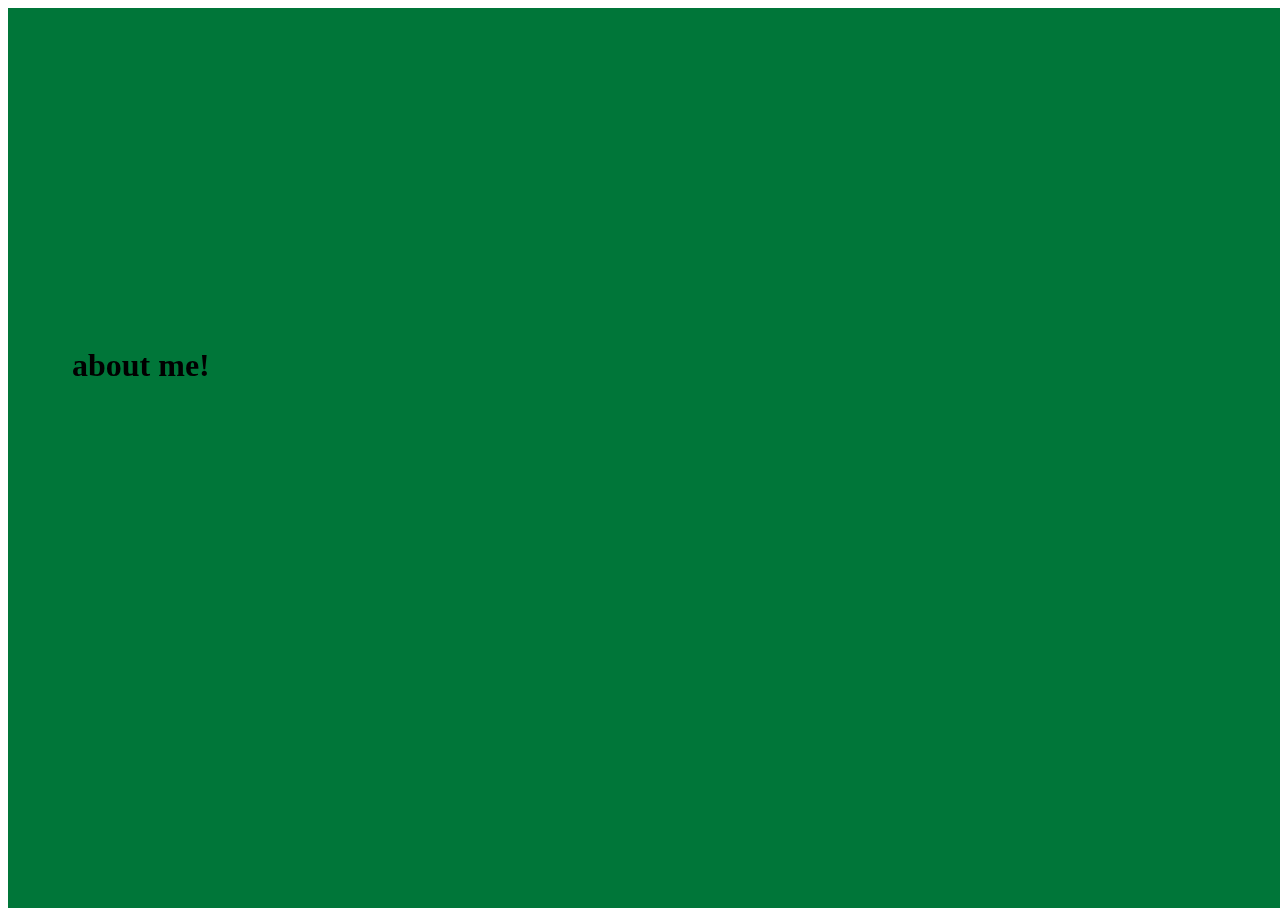
==== me/index.html @ 3ebadd2e "adding page animations" ====
<!DOCTYPE html>
<html lang="en">
  <head>
    <meta charset="utf-8">
    <meta http-equiv="X-UA-Compatible" content="IE=edge">
    <meta name="viewport" content="width=device-width, initial-scale=1">
    <!-- The above 3 meta tags *must* come first in the head; any other head content must come *after* these tags -->
    <meta name="description" content="">
    <meta name="author" content="">

    <title>huey: about</title>
    <link rel="shortcut icon" href="../pics/yellowicon.ico">

    <!-- Bootstrap core CSS -->
    <link href="../css/bootstrap.min.css" rel="stylesheet">
    <!-- Custom styles for this template -->
    <link href="../cover.css" rel="stylesheet">
    <link href="https://fonts.googleapis.com/css?family=Roboto+Mono|Roboto:thin,thinitalic" rel="stylesheet">

  </head>
  <canvas style="position:absolute;"></canvas>
  <body>

    <div class="site-wrapper">

      <div class="site-wrapper-inner">

        <div class="cover-container">content

          <div class="masthead clearfix">
            <div class="inner">
              <h3 class="masthead-brand"><a href="../index.html">hUEY</a></h3>
              <nav>
                <ul class="nav masthead-nav">
                  <li> <a href="../projects/index.html">projects</a> </li>
                  <li> <a href="../art/index.html">art</a> </li>
                  <li class="active"> <a href="index.html">me!</a> </li>
                </ul>
              </nav>
            </div>
          </div>

          <div class="inner cover  verticalcenter">
              <div class="col-md-4">
		<span id = "top" class ="green dot"></span>
                <h1 class="cover-heading" style="margin-left: 2em;position: fixed; bottom: 55vh;">about me!</h1>
              </div>



              <div class="col-md-8" style="height: 0vh" align="right">
		    <p class="aboutSmall"> currently studying math & cs at pomona college, </p>
                    <h3 class="aboutBig"> i am interested</h3>
		    <p class="aboutSmall"> in design, machine learning, coding, and film. </p>
		    <h3 class="aboutBig"> check out my </h3>
		    <p class="aboutSmall"> <a href="https://www.soundcloud.com/hueywastaken">soundcloud</a>, resumé, <a href="https://www.instagram.com/hueywastaken">instagram</a>, or <a href="https://www.facebook.com/hueey1">facebook!</a></p> 
		    </p>
                    <div class="content">
                    </div>
                    <br><br><br><br><br>
	


                    

                    <div style="padding-bottom: 5cm"></div>

              </div>
            
          </div>

                

         

          <div class="mastfoot">
            <div class="inner">
              <p>Get in touch! <a href="mailto:hssa2016@pomona.edu"><em>Email</em></a>, <a href="https://www.linkedin.com/"><em>LinkedIn</em></a>, <a href="https://github.com/itshuey"><em>GitHub</em></a>. </p>
            </div>
          </div>

        </div>

      </div>

    </div>

    <!-- Bootstrap core JavaScript
    ================================================== -->
    <!-- Placed at the end of the document so the pages load faster -->
    <script src="https://ajax.googleapis.com/ajax/libs/jquery/1.12.4/jquery.min.js"></script>
    <script src="main.js"></script>
    <script>window.jQuery || document.write('<script src="../../assets/js/vendor/jquery.min.js"><\/script>')</script>
    <script src="../js/bootstrap.min.js"></script>
  </body>
</html>
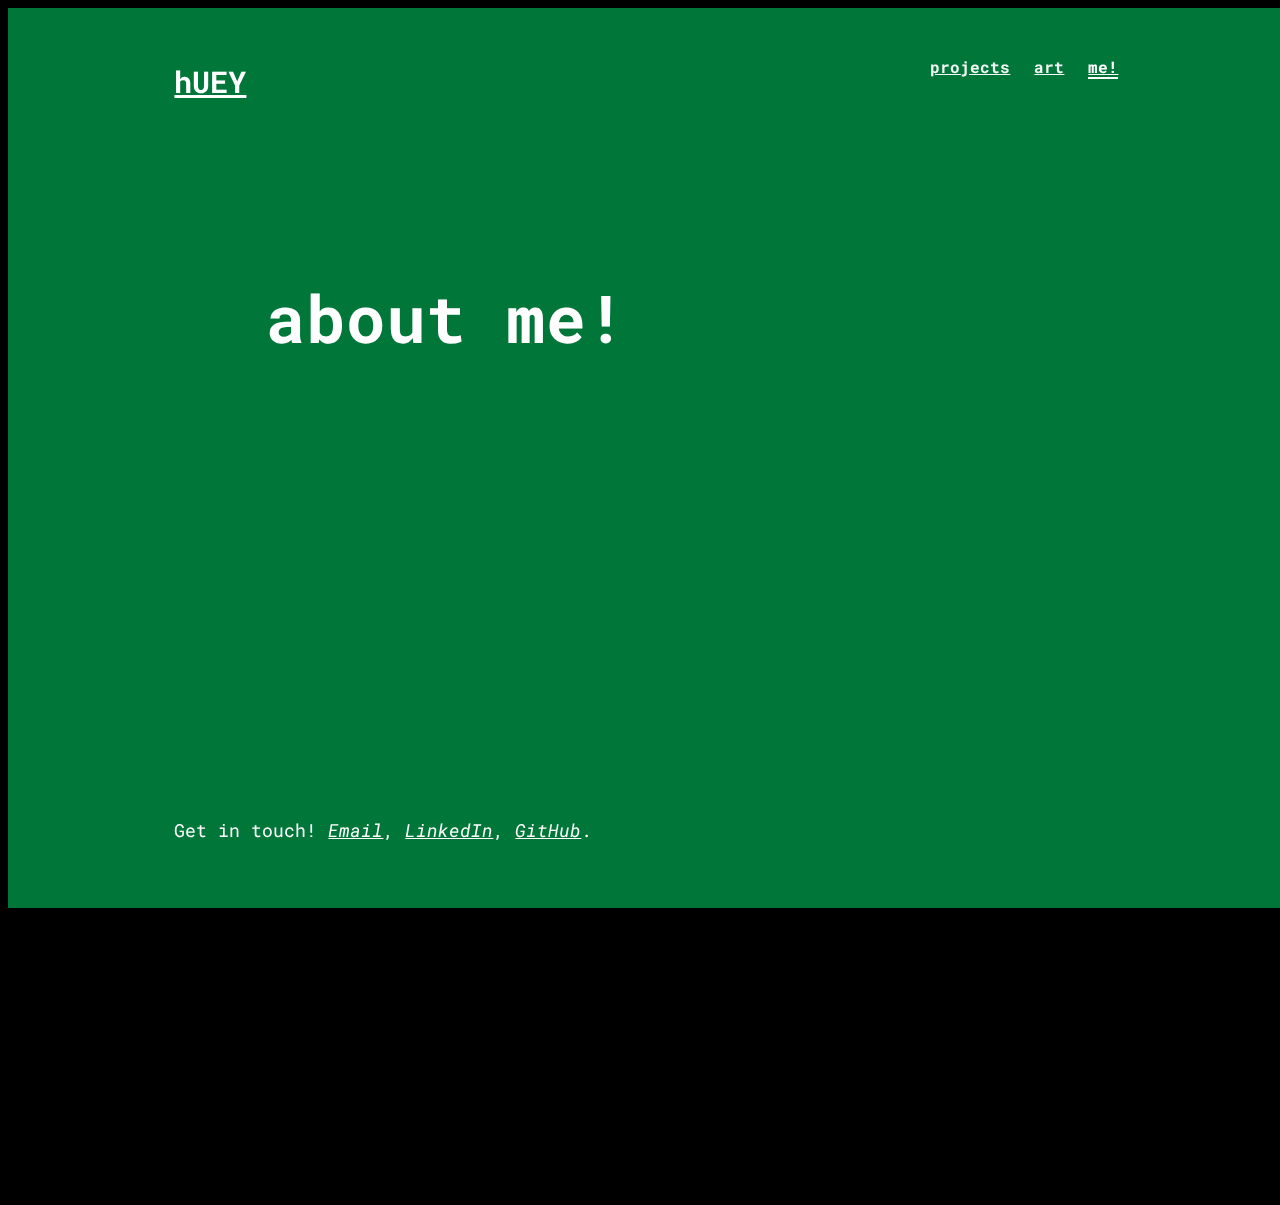
==== commit 219ace80: "General formatting update for all index.html files" ====
--- a/me/index.html
+++ b/me/index.html
@@ -4,21 +4,26 @@
     <meta charset="utf-8">
     <meta http-equiv="X-UA-Compatible" content="IE=edge">
     <meta name="viewport" content="width=device-width, initial-scale=1">
-    <!-- The above 3 meta tags *must* come first in the head; any other head content must come *after* these tags -->
-    <meta name="description" content="">
-    <meta name="author" content="">
+    <!-- Do not edit above tags! -->
+
+    <meta name="description" content="Short & Sweet About Me">
+    <meta name="author" content="Huey Sun">
 
     <title>huey: about</title>
     <link rel="shortcut icon" href="../pics/yellowicon.ico">
 
-    <!-- Bootstrap core CSS -->
+    <!-- Bootstrap -->
     <link href="../css/bootstrap.min.css" rel="stylesheet">
-    <!-- Custom styles for this template -->
-    <link href="../cover.css" rel="stylesheet">
+
+    <!-- My style sheet!! -->
+    <link href="../style.css" rel="stylesheet">
+
+    <!-- Google Fonts -->
     <link href="https://fonts.googleapis.com/css?family=Roboto+Mono|Roboto:thin,thinitalic" rel="stylesheet">
+  </head>
 
-  </head>
   <canvas style="position:absolute;"></canvas>
+
   <body>
 
     <div class="site-wrapper">
@@ -40,12 +45,13 @@
             </div>
           </div>
 
+
+
           <div class="inner cover  verticalcenter">
               <div class="col-md-4">
 		<span id = "top" class ="green dot"></span>
                 <h1 class="cover-heading" style="margin-left: 2em;position: fixed; bottom: 55vh;">about me!</h1>
               </div>
-
 
 
               <div class="col-md-8" style="height: 0vh" align="right">
@@ -58,9 +64,6 @@
                     <div class="content">
                     </div>
                     <br><br><br><br><br>
-	
-
-
                     
 
                     <div style="padding-bottom: 5cm"></div>
@@ -71,12 +74,13 @@
 
                 
 
-         
-
           <div class="mastfoot">
             <div class="inner">
+
               <p>Get in touch! <a href="mailto:hssa2016@pomona.edu"><em>Email</em></a>, <a href="https://www.linkedin.com/"><em>LinkedIn</em></a>, <a href="https://github.com/itshuey"><em>GitHub</em></a>. </p>
+
             </div>
+
           </div>
 
         </div>
@@ -85,12 +89,14 @@
 
     </div>
 
-    <!-- Bootstrap core JavaScript
+
+    <!-- Bootstrap core JavaScript + my Animations
     ================================================== -->
     <!-- Placed at the end of the document so the pages load faster -->
+    <script src="main.js"></script>
     <script src="https://ajax.googleapis.com/ajax/libs/jquery/1.12.4/jquery.min.js"></script>
-    <script src="main.js"></script>
     <script>window.jQuery || document.write('<script src="../../assets/js/vendor/jquery.min.js"><\/script>')</script>
     <script src="../js/bootstrap.min.js"></script>
+
   </body>
 </html>
--- a/style.css
+++ b/style.css
@@ -0,0 +1,261 @@
+/*------------------------------------------------
+* Modified from BootStrap's 'cover' example by @mdo (https://twitter.com/mdo)
+* hUEY 08/2018
+---------------------------------------------------- */
+
+
+/*
+ * Globals
+ */
+
+/* Links */
+a,
+a:focus,
+a:hover {
+  color: #fff;
+}
+
+/* Custom default button */
+.btn-default,
+.btn-default:hover,
+.btn-default:focus {
+  color: #333;
+  text-shadow: none; /* Prevent inheritance from `body` */
+  background-color: #000;
+  border: 1px solid #000;
+}
+
+/*
+ * Base structure
+ */
+
+html,
+body {
+  height: 100%;
+  background-color: #000;
+}
+body {
+  color: #000;
+  text-align: left;
+  /* commented out shadows
+  text-shadow: 0 1px 3px rgba(0,0,0,.5);
+  */
+}
+
+/* Extra markup and styles for table-esque vertical and horizontal centering */
+.site-wrapper {
+  display: table;
+  width: 100%;
+  height: 100%; /* For at least Firefox */
+  min-height: 100%;
+}
+.site-wrapper-inner {
+  display: table-cell;
+  vertical-align: top;
+}
+.cover-container {
+  margin-right: auto;
+  margin-left: auto;
+}
+
+/* Padding for spacing */
+.inner {
+  padding: 40px;
+}
+
+.verticalcenter{
+  min-height: 100%;  /* Fallback for browsers do NOT support vh unit */
+  min-height: 80vh; /* These two lines are counted as one :-) */
+  display: flex;
+  align-items: center;
+}
+
+.babydot {
+  height: 48px;
+  width: 48px;
+  border-radius: 50%;
+  display: inline-block;
+}
+
+.dot {
+  height: 300px;
+  width: 300px;
+  border-radius: 50%;
+  display: inline-block;
+}
+
+.red {
+  background-color: #fc2c28;
+}
+
+.yellow {
+  background-color: #fbba00;
+}
+
+.brown {
+  background-color: #5f4b39;
+}
+
+.green {
+  background-color: #007639;
+}
+
+.aboutSmall{
+  font-size: 14px;
+}
+.aboutBig {
+  font-size: 66px;
+}
+
+
+h1 {
+    font-family: 'Roboto Mono', monospace;
+    font-size:66px;
+    color:#fff;
+}
+
+h2, h3, h4, h5, h6, p {
+    font-family: 'Roboto Mono', monospace;
+    font-size:18px;
+    color:#fff;
+}
+
+h3 {
+    font-size:30px;
+    line-height: 0.8;
+}
+
+.description{
+    font-family: 'Roboto', sans-serif;
+    font-size: 14px;
+    font-style: thinitalic;
+    font-style: italic;
+    letter-spacing: 1px;
+
+}
+
+.tagline{
+    font-size: 20px;
+    font-style: italic;
+
+}
+
+.imageseries{
+    padding: 5px;
+}
+
+.content{
+  padding: 0px 40px
+}
+
+.linkdesc{
+  font-size: 15px;
+  color:#828282;
+}
+
+.lead {
+  font-size:66px;
+}
+/*
+ * Header
+ */
+.masthead-nav{
+  cursor:pointer;
+}
+
+.masthead-nav > li {
+  display: inline-block;
+}
+.masthead-nav > li + li {
+  margin-left: 20px;
+  align-items: right; f
+}
+.masthead-nav > li > a {
+  padding-right: 0;
+  padding-left: 0;
+  font-family: 'Roboto Mono', monospace;
+  font-size: 16px;
+  font-weight: bold;
+  color: #ffffff; /* IE8 proofing */
+  color: rgba(255,255,255,.95);
+  border-bottom: 2px solid transparent;
+}
+.masthead-nav > li > a:hover,
+.masthead-nav > li > a:focus {
+  text-decoration: none;
+  background-color: transparent;
+  border-bottom-color: #fff;
+}
+.masthead-nav > .active > a,
+.masthead-nav > .active > a:hover,
+.masthead-nav > .active > a:focus {
+  color: #fff;
+  font-weight: bold;
+  border-bottom-color: #fff;
+}
+
+@media (min-width: 768px) {
+  .masthead-brand {
+    float: left;
+  }
+  .masthead-nav {
+    float: right;
+  }
+}
+
+
+/*
+ * Cover
+ */
+
+.cover {
+  padding: 0px 0px;
+}
+.cover .btn-lg {
+  padding: 10px 20px;
+}
+
+
+/*
+ * Footer
+ */
+
+.mastfoot {
+  color: #999; /* IE8 proofing */
+  color: rgba(255,255,255,.5);
+}
+
+
+/*
+ * Affix and center
+ */
+
+@media (min-width: 768px) {
+  /* Pull out the header and footer */
+  .masthead {
+    position: fixed;
+    top: 0;
+  }
+  .mastfoot {
+    position: fixed;
+    bottom: 0;
+  }
+  /* Start the vertical centering */
+  .site-wrapper-inner {
+    vertical-align: middle;
+  }
+  /* Handle the widths */
+  .masthead,
+  .mastfoot,
+  .cover-container {
+    width: 100%; /* Must be percentage or pixels for horizontal alignment */
+  }
+}
+
+@media (min-width: 992px) {
+  .masthead,
+  .mastfoot,
+  .cover-container {
+    width: 80%;
+  }
+}
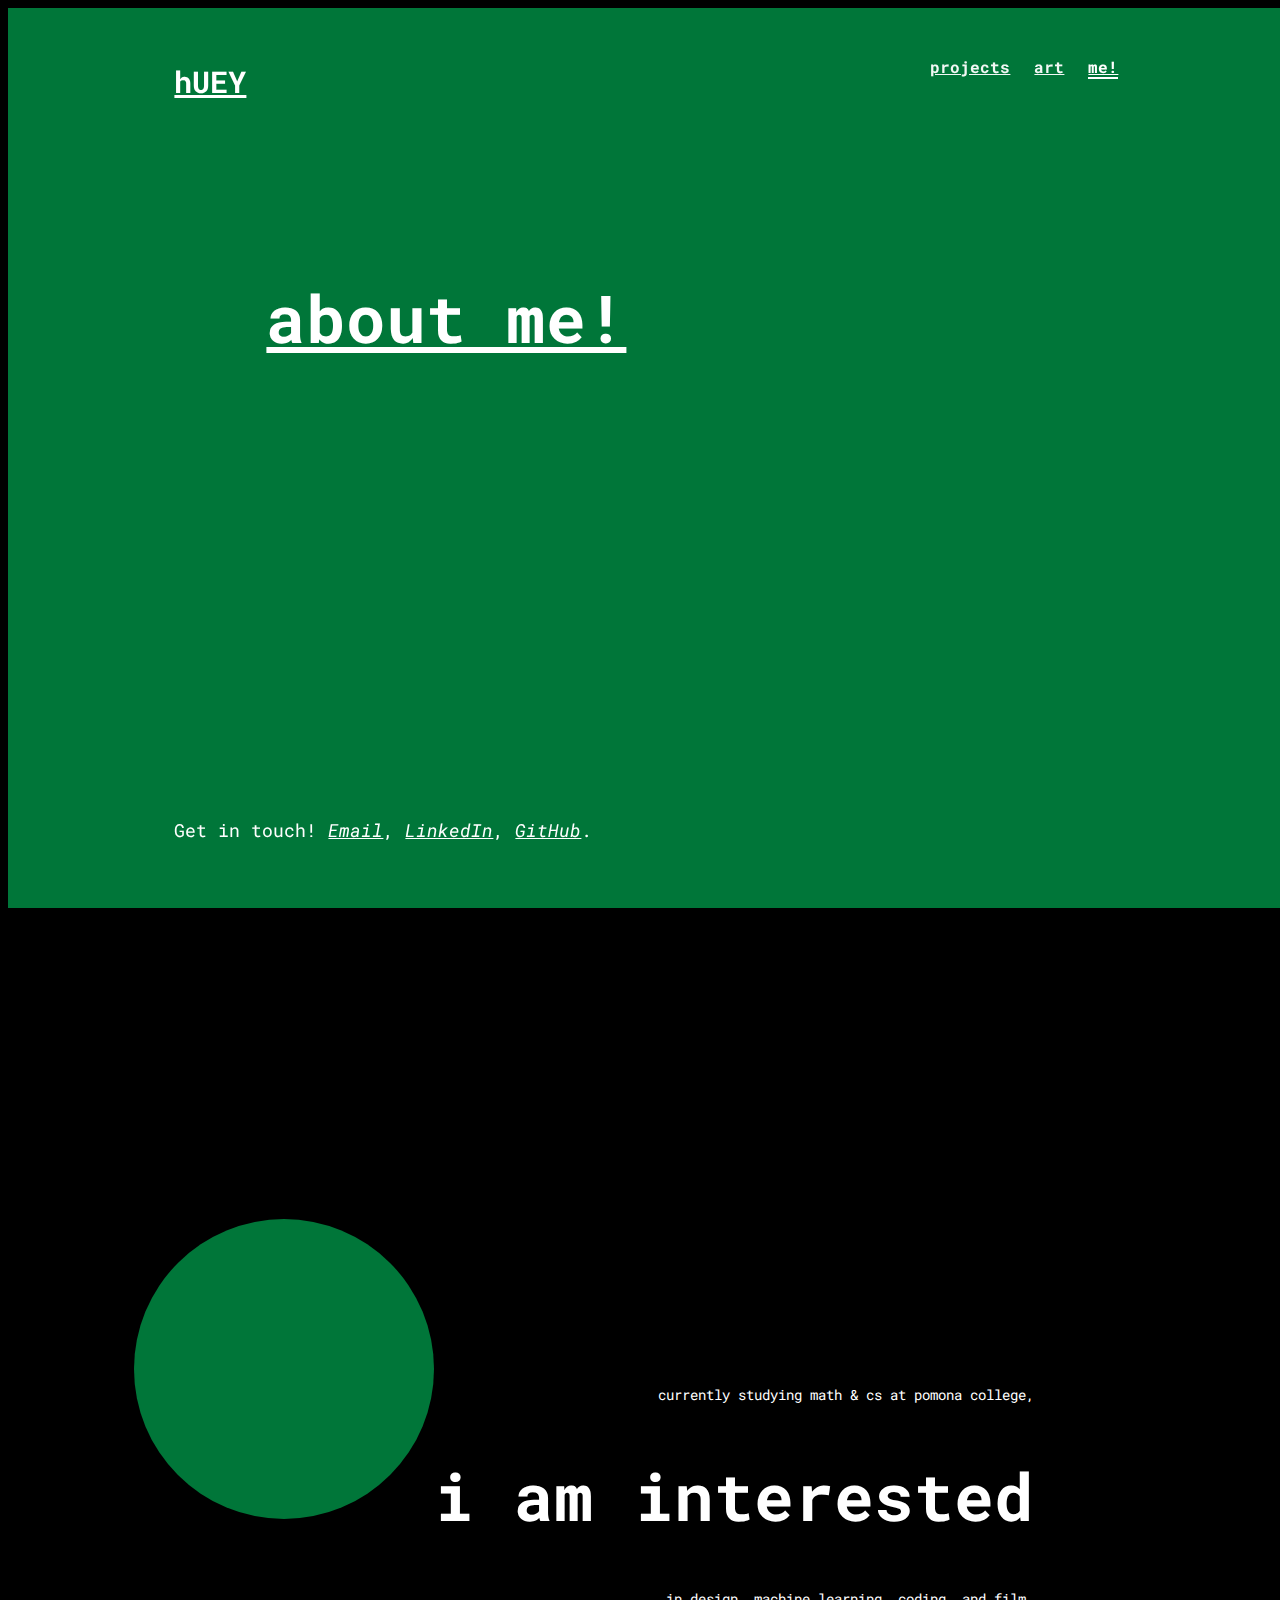
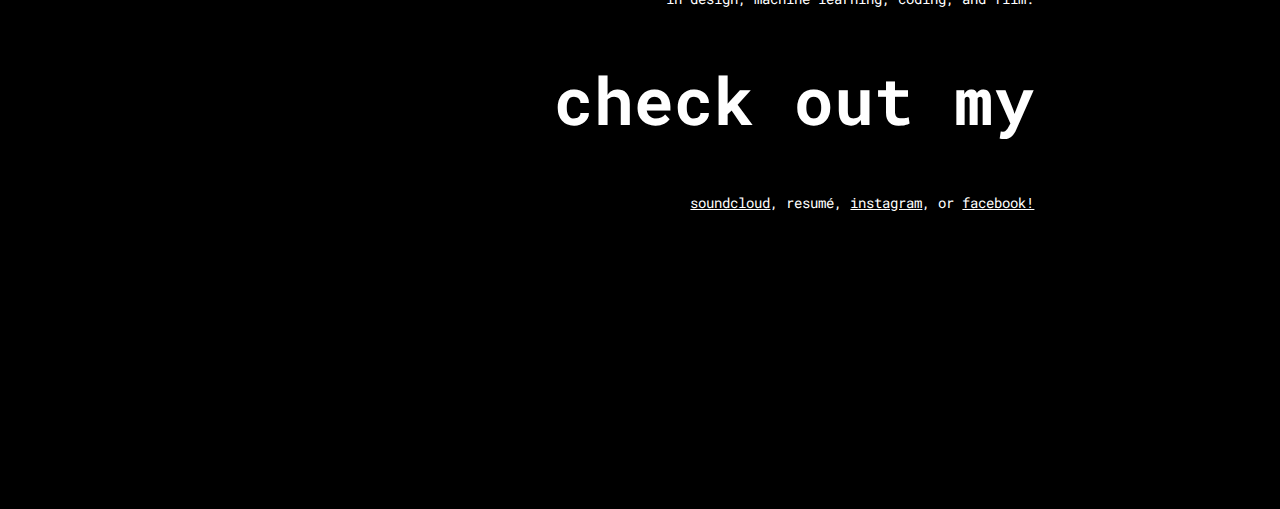
==== commit 6117e263: "separting scroll function from page animation, looking to fix lag" ====
--- a/me/index.html
+++ b/me/index.html
@@ -6,7 +6,7 @@
     <meta name="viewport" content="width=device-width, initial-scale=1">
     <!-- Do not edit above tags! -->
 
-    <meta name="description" content="Short & Sweet About Me">
+    <meta name="description" content="About Me!">
     <meta name="author" content="Huey Sun">
 
     <title>huey: about</title>
@@ -22,9 +22,12 @@
     <link href="https://fonts.googleapis.com/css?family=Roboto+Mono|Roboto:thin,thinitalic" rel="stylesheet">
   </head>
 
-  <canvas style="position:absolute;"></canvas>
+  <canvas id="cover" style="position:relative;"></canvas>
 
   <body>
+    
+    <!-- Need script to load -->
+    <script src="main.js"></script>
 
     <div class="site-wrapper">
 
@@ -50,7 +53,7 @@
           <div class="inner cover  verticalcenter">
               <div class="col-md-4">
 		<span id = "top" class ="green dot"></span>
-                <h1 class="cover-heading" style="margin-left: 2em;position: fixed; bottom: 55vh;">about me!</h1>
+                <h1 class="cover-heading" style="margin-left: 2em;position: fixed; bottom: 55vh;"><a href="#cover">about me!</a></h1>
               </div>
 
 
@@ -93,7 +96,7 @@
     <!-- Bootstrap core JavaScript + my Animations
     ================================================== -->
     <!-- Placed at the end of the document so the pages load faster -->
-    <script src="main.js"></script>
+    <script src="../js/smoothscroll.js"></script>
     <script src="https://ajax.googleapis.com/ajax/libs/jquery/1.12.4/jquery.min.js"></script>
     <script>window.jQuery || document.write('<script src="../../assets/js/vendor/jquery.min.js"><\/script>')</script>
     <script src="../js/bootstrap.min.js"></script>
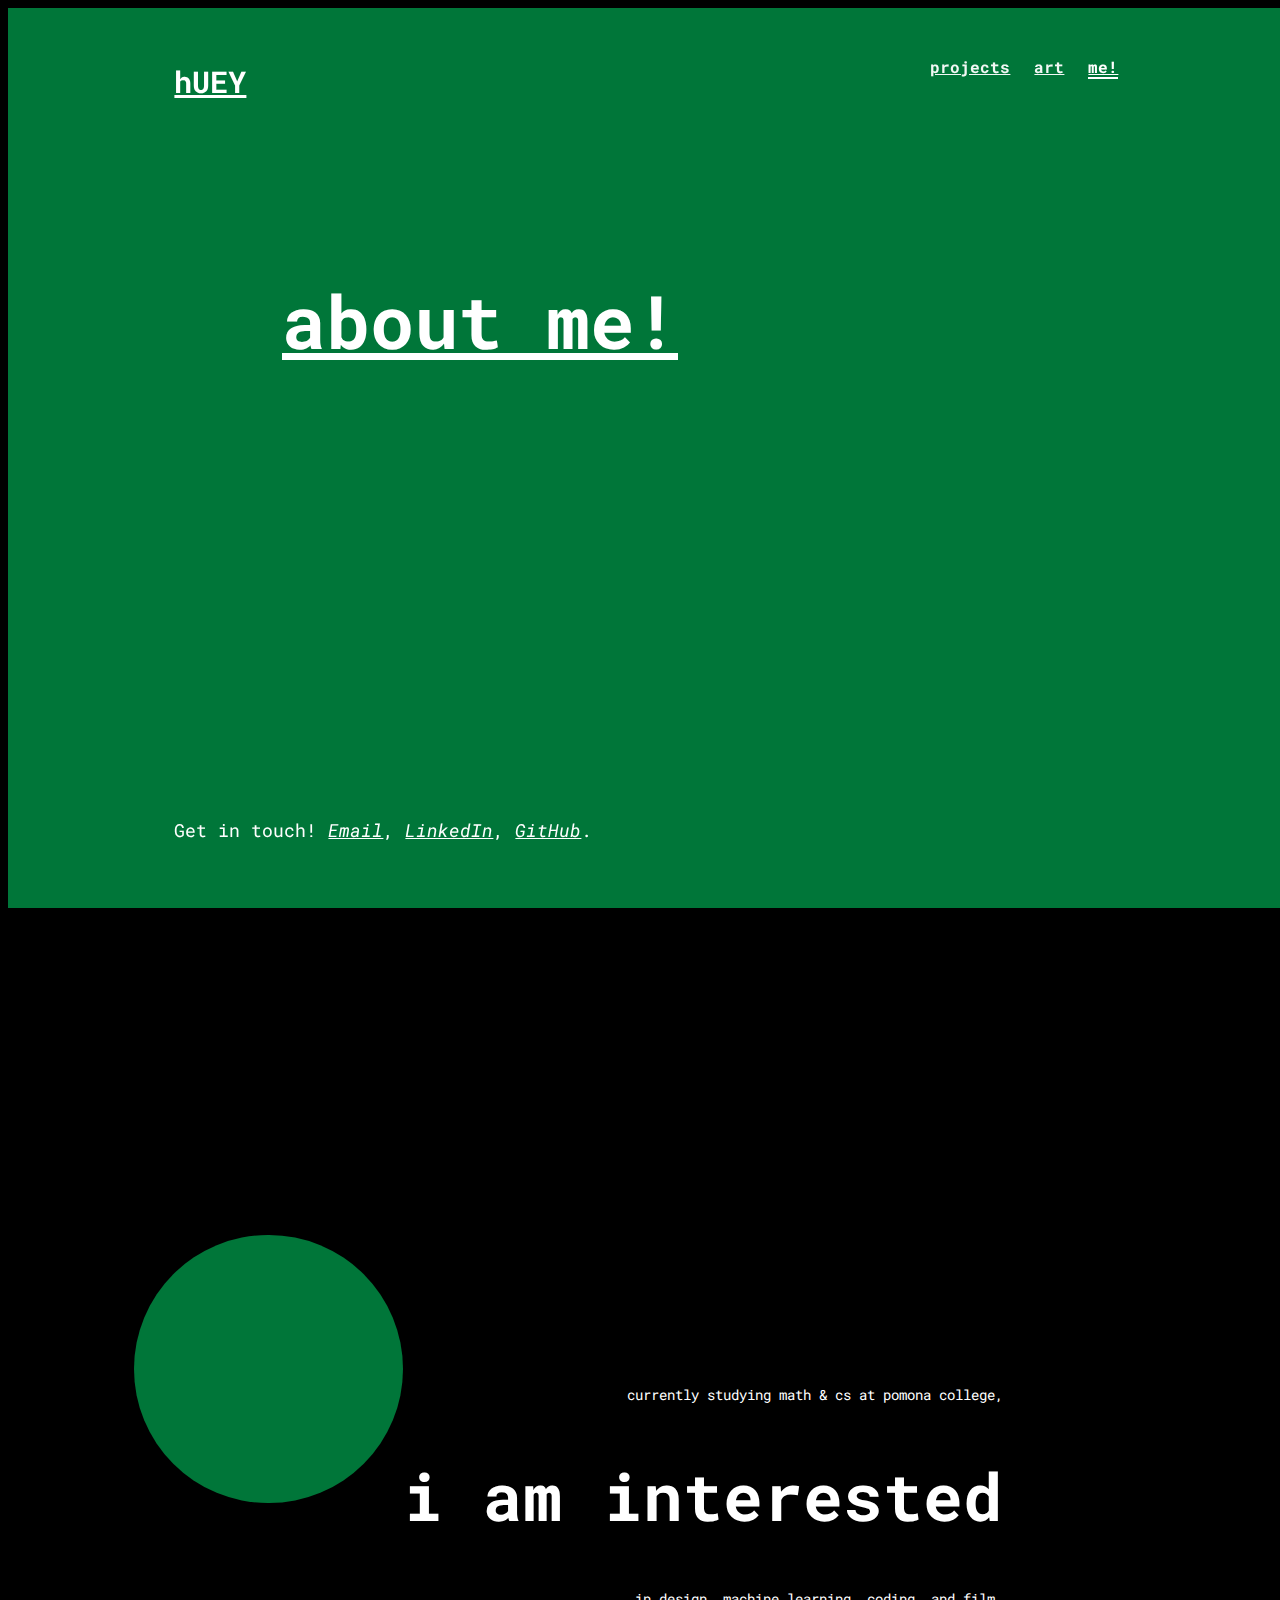
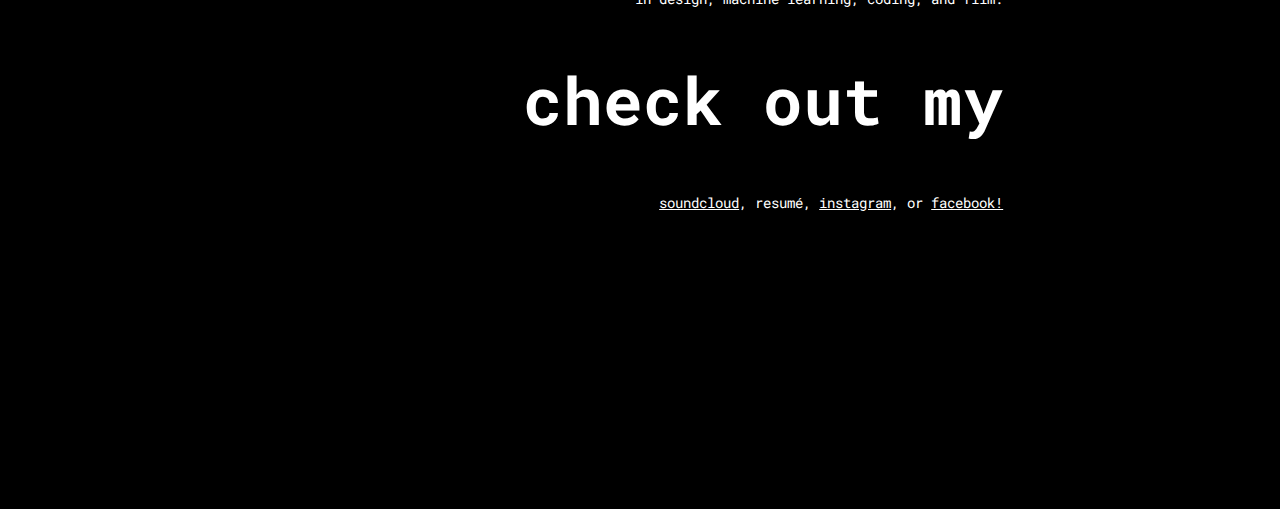
==== commit 36337b1c: "browser hotfix, adjusted scalings" ====
--- a/me/index.html
+++ b/me/index.html
@@ -29,7 +29,7 @@
     <!-- Need script to load -->
     <script src="main.js"></script>
 
-    <div class="site-wrapper">
+    <div id = "top" class="site-wrapper">
 
       <div class="site-wrapper-inner">
 
@@ -52,8 +52,8 @@
 
           <div class="inner cover  verticalcenter">
               <div class="col-md-4">
-		<span id = "top" class ="green dot"></span>
-                <h1 class="cover-heading" style="margin-left: 2em;position: fixed; bottom: 55vh;"><a href="#cover">about me!</a></h1>
+		<span class ="green dot"></span>
+                <h1 class="cover-heading" style="margin-left: 2em;position: fixed; bottom: 53.5vh;"><a href="#cover">about me!</a></h1>
               </div>
 
 
--- a/style.css
+++ b/style.css
@@ -34,6 +34,7 @@
   height: 100%;
   background-color: #000;
 }
+
 body {
   color: #000;
   text-align: left;
@@ -78,6 +79,13 @@
 }
 
 .dot {
+  height: 21vw;
+  width: 21vw;
+  border-radius: 50%;
+  display: inline-block;
+}
+
+.originaldot {
   height: 300px;
   width: 300px;
   border-radius: 50%;
@@ -110,7 +118,7 @@
 
 h1 {
     font-family: 'Roboto Mono', monospace;
-    font-size:66px;
+    font-size:8.2vh;
     color:#fff;
 }
 
@@ -137,7 +145,11 @@
 .tagline{
     font-size: 20px;
     font-style: italic;
-
+}
+
+
+.col-md-4{
+    outline: 1px solid black;
 }
 
 .imageseries{
@@ -156,6 +168,7 @@
 .lead {
   font-size:66px;
 }
+
 /*
  * Header
  */
